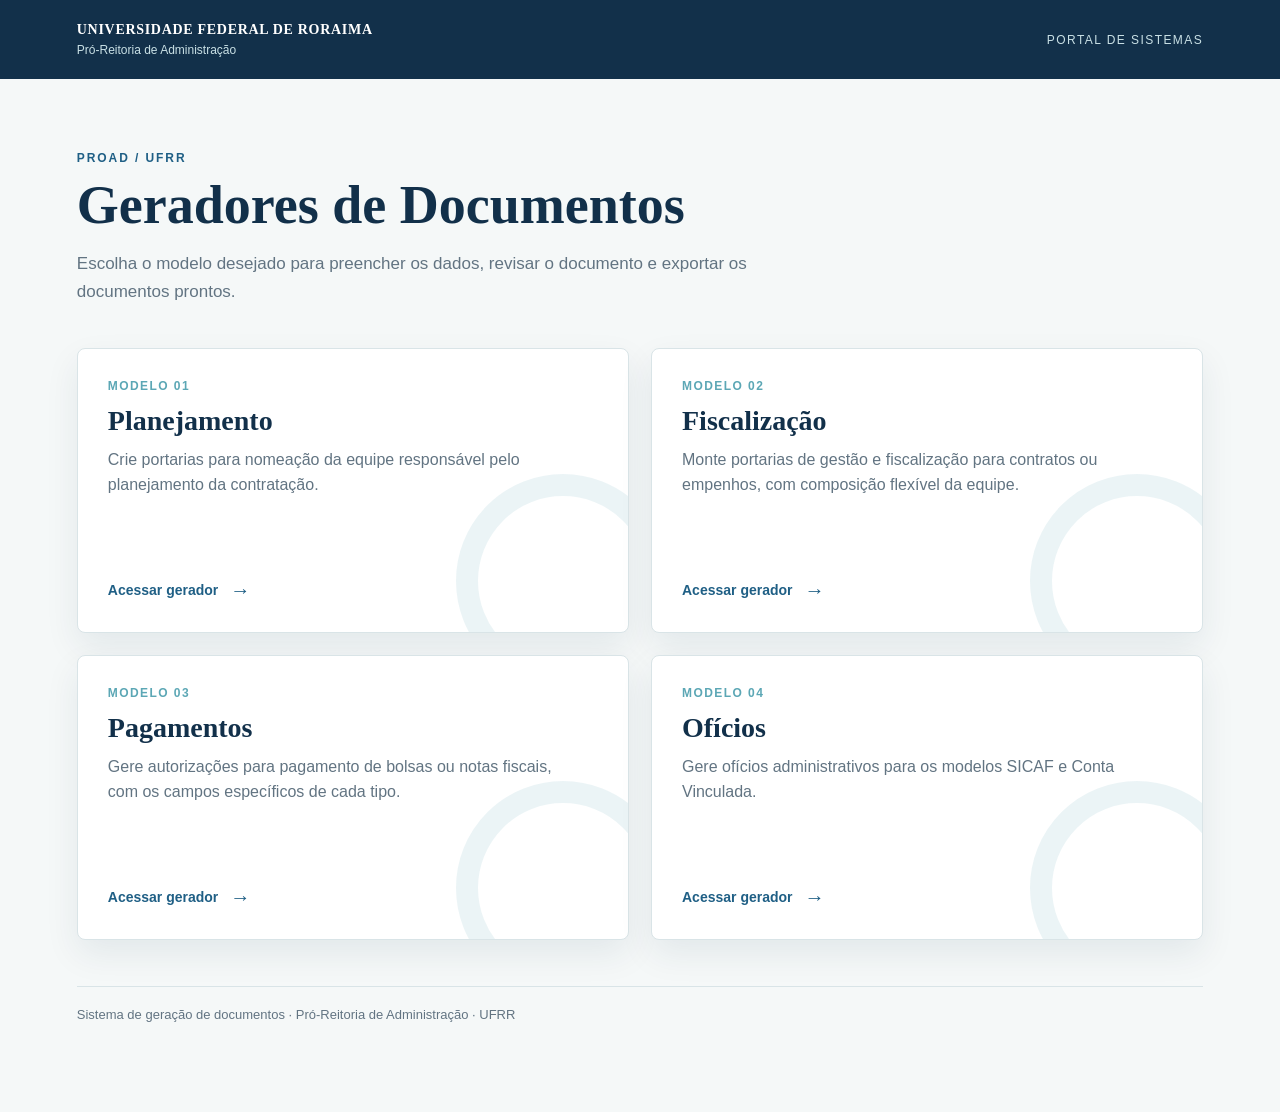
==== index.html @ 1f8bc6b0 "Adiciona geradores de documentos UFRR" ====
<!doctype html>
<html lang="pt-BR">
  <head>
    <meta charset="UTF-8" />
    <meta name="viewport" content="width=device-width, initial-scale=1.0" />
    <title>Portal de Geradores - UFRR</title>
    <link rel="shortcut icon" href="./assets/logo_proad.png" type="image/x-icon" />
    <style>
      :root {
        --navy: #12304a;
        --blue: #1f5f85;
        --cyan: #5ca7b5;
        --ink: #173042;
        --muted: #627482;
        --paper: #f5f8f8;
        --white: #ffffff;
        --line: #d9e4e7;
      }

      * {
        box-sizing: border-box;
      }

      body {
        margin: 0;
        min-height: 100vh;
        color: var(--ink);
        background: var(--paper);
        font-family: "Segoe UI", Arial, sans-serif;
      }

      .portal-header {
        background: var(--navy);
        color: var(--white);
        padding: 22px 6vw;
      }

      .header-inner {
        max-width: 1180px;
        margin: 0 auto;
        display: flex;
        align-items: center;
        justify-content: space-between;
        gap: 32px;
      }

      .brand {
        display: flex;
        align-items: center;
        gap: 18px;
      }
      .brand-copy strong {
        display: block;
        font-family: Georgia, serif;
        font-size: 14px;
        letter-spacing: 0.05em;
      }
      .brand-copy span {
        display: block;
        margin-top: 5px;
        color: #c9e0e5;
        font-size: 12px;
      }

      .header-label {
        color: #c9e0e5;
        font-size: 12px;
        letter-spacing: 0.12em;
        text-transform: uppercase;
        white-space: nowrap;
      }

      main {
        padding: 72px 6vw 90px;
      }
      .content {
        max-width: 1180px;
        margin: 0 auto;
      }

      .intro {
        max-width: 690px;
        margin-bottom: 42px;
      }
      .eyebrow {
        color: var(--blue);
        font-size: 12px;
        font-weight: 700;
        letter-spacing: 0.16em;
        text-transform: uppercase;
      }
      h1 {
        margin: 12px 0 16px;
        color: var(--navy);
        font-family: Georgia, serif;
        font-size: clamp(32px, 5vw, 54px);
        line-height: 1.05;
        font-weight: 700;
      }
      .intro p {
        margin: 0;
        color: var(--muted);
        font-size: 17px;
        line-height: 1.65;
      }

      .generator-grid {
        display: grid;
        grid-template-columns: repeat(2, minmax(0, 1fr));
        gap: 22px;
      }

      .generator-card {
        position: relative;
        min-height: 285px;
        display: flex;
        flex-direction: column;
        padding: 30px;
        overflow: hidden;
        border: 1px solid var(--line);
        border-radius: 8px;
        background: var(--white);
        box-shadow: 0 14px 34px rgba(18, 48, 74, 0.08);
        transition:
          transform 0.2s ease,
          box-shadow 0.2s ease,
          border-color 0.2s ease;
      }

      .generator-card::after {
        content: "";
        position: absolute;
        right: -42px;
        bottom: -56px;
        width: 170px;
        height: 170px;
        border: 22px solid rgba(92, 167, 181, 0.12);
        border-radius: 50%;
      }

      .generator-card:hover {
        transform: translateY(-5px);
        border-color: var(--cyan);
        box-shadow: 0 18px 38px rgba(18, 48, 74, 0.14);
      }
      .card-kicker {
        color: var(--cyan);
        font-size: 12px;
        font-weight: 700;
        letter-spacing: 0.12em;
        text-transform: uppercase;
      }
      .generator-card h2 {
        margin: 12px 0 10px;
        color: var(--navy);
        font-family: Georgia, serif;
        font-size: 28px;
      }
      .generator-card p {
        max-width: 450px;
        margin: 0;
        color: var(--muted);
        line-height: 1.6;
      }

      .card-link {
        z-index: 1;
        align-self: flex-start;
        display: inline-flex;
        align-items: center;
        gap: 12px;
        margin-top: auto;
        padding-top: 26px;
        color: var(--blue);
        font-size: 14px;
        font-weight: 700;
        text-decoration: none;
      }

      .card-link span {
        font-size: 20px;
        transition: transform 0.2s ease;
      }
      .card-link:hover span {
        transform: translateX(5px);
      }

      .portal-footer {
        max-width: 1180px;
        margin: 46px auto 0;
        padding-top: 20px;
        border-top: 1px solid var(--line);
        color: var(--muted);
        font-size: 13px;
      }

     /* Custom scrollbar para melhor estética */
      ::-webkit-scrollbar {
        width: 8px;
        height: 8px;
      }
      ::-webkit-scrollbar-track {
        background: #f1f1f1;
      }
      ::-webkit-scrollbar-thumb {
        background: #cbd5e1;
        border-radius: 4px;
      }
      ::-webkit-scrollbar-thumb:hover {
        background: #94a3b8;
      }

      @media (max-width: 700px) {
        .portal-header {
          padding: 18px 5vw;
        }
        .header-inner {
          align-items: flex-start;
        }
        .header-label {
          display: none;
        }
        .brand-copy strong {
          font-size: 12px;
        }
        .brand-copy span {
          font-size: 11px;
        }
        main {
          padding: 48px 5vw 60px;
        }
        .generator-grid {
          grid-template-columns: 1fr;
        }
        .generator-card {
          min-height: 245px;
          padding: 25px;
        }
      }
    </style>
    <link rel="stylesheet" href="styles.css" />
  </head>
  <body class="portal-page">
    <header class="portal-header">
      <div class="header-inner">
          <div class="brand-copy">
            <strong>UNIVERSIDADE FEDERAL DE RORAIMA</strong>
            <span>Pró-Reitoria de Administração</span>
          </div>
        <div class="header-label">Portal de sistemas</div>
      </div>
    </header>

    <main>
      <div class="content">
        <section class="intro">
          <div class="eyebrow">PROAD / UFRR</div>
          <h1>Geradores de Documentos</h1>
          <p>
            Escolha o modelo desejado para preencher os dados, revisar o
            documento e exportar os documentos prontos.
          </p>
        </section>

        <section class="generator-grid" aria-label="Geradores disponíveis">
          <article class="generator-card">
            <div class="card-kicker">Modelo 01</div>
            <h2>Planejamento</h2>
            <p>
              Crie portarias para nomeação da equipe responsável pelo
              planejamento da contratação.
            </p>
            <a class="card-link" href="portarias_planejamento.html"
              >Acessar gerador <span aria-hidden="true">→</span></a
            >
          </article>

          <article class="generator-card">
            <div class="card-kicker">Modelo 02</div>
            <h2>Fiscalização</h2>
            <p>
              Monte portarias de gestão e fiscalização para contratos ou
              empenhos, com composição flexível da equipe.
            </p>
            <a class="card-link" href="portarias_fiscalizacao.html"
              >Acessar gerador <span aria-hidden="true">→</span></a
            >
          </article>

          <article class="generator-card">
            <div class="card-kicker">Modelo 03</div>
            <h2>Pagamentos</h2>
            <p>
              Gere autorizações para pagamento de bolsas ou notas fiscais, com
              os campos específicos de cada tipo.
            </p>
            <a class="card-link" href="pagamentos.html"
              >Acessar gerador <span aria-hidden="true">→</span></a
            >
          </article>

          <article class="generator-card">
            <div class="card-kicker">Modelo 04</div>
            <h2>Ofícios</h2>
            <p>
              Gere ofícios administrativos para os modelos SICAF e Conta Vinculada.
            </p>
            <a class="card-link" href="oficios.html"
              >Acessar gerador <span aria-hidden="true">→</span></a
            >
          </article>
        </section>

        <footer class="portal-footer">
          Sistema de geração de documentos · Pró-Reitoria de Administração · UFRR
        </footer>
      </div>
    </main>
  </body>
</html>
---- styles.css ----
:root {
    --app-blue: #1f5f85;
    --app-blue-dark: #12304a;
    --app-blue-hover: #174b69;
    --app-red: #b42318;
    --app-red-hover: #921b12;
    --app-green: #16803c;
    --app-green-hover: #116b31;
    --app-panel: #ffffff;
    --app-panel-muted: #f9fafb;
    --app-surface: #e5e7eb;
    --app-border: #d1d5db;
    --app-text: #374151;
    --app-dark: #111827;
    --app-dark-panel: #1f2937;
    --app-dark-field: #374151;
    --app-dark-border: #9ca3af;
}

/* Shared application chrome for both document generators. */
.app-page > header {
    background: var(--app-blue-dark) !important;
    gap: 1rem;
}

.app-page > header > div:last-child {
    display: flex;
    align-items: center;
    flex-wrap: wrap;
    justify-content: flex-end;
    gap: .5rem;
}

.app-page > header a,
.app-page > header button,
.app-page .preview-toolbar button {
    min-height: 32px;
    border: 1px solid rgba(255, 255, 255, .2) !important;
    border-radius: 4px !important;
    padding: .4rem .75rem !important;
    font-size: .8125rem;
    font-weight: 600;
    line-height: 1.2;
    cursor: pointer;
    transition: background-color .18s ease, border-color .18s ease, transform .18s ease;
}

.app-page > header a {
    background: #475569 !important;
    color: #ffffff !important;
    text-decoration: none;
}

.app-page > header button:nth-of-type(1) {
    background: var(--app-blue) !important;
    color: #ffffff !important;
}

.app-page > header button:nth-of-type(2) {
    background: var(--app-red) !important;
    color: #ffffff !important;
}

.app-page > header a:hover,
.app-page > header button:hover,
.app-page .preview-toolbar button:hover {
    transform: translateY(-1px);
}

.app-page > header a:hover { background: #334155 !important; }
.app-page > header button:nth-of-type(1):hover { background: var(--app-blue-hover) !important; }
.app-page > header button:nth-of-type(2):hover { background: var(--app-red-hover) !important; }

.app-page section:first-of-type,
.app-page section:first-of-type > div:first-child {
    border-color: var(--app-border) !important;
}

.app-page section:first-of-type > div:first-child {
    background: var(--app-panel-muted) !important;
    color: var(--app-text) !important;
}

.app-page input:not([type="checkbox"]),
.app-page textarea,
.app-page select {
    border: 1px solid var(--app-border) !important;
    border-radius: 4px !important;
    background: var(--app-panel) !important;
    color: #111827 !important;
}

.app-page input:not([type="checkbox"]):focus,
.app-page textarea:focus,
.app-page select:focus {
    border-color: var(--app-blue) !important;
    outline: 2px solid rgba(31, 95, 133, .18);
    outline-offset: 1px;
}

.app-page #membros-container {
    display: flex;
    flex-direction: column;
    gap: 1rem;
}

.app-page #membros-container > div {
    border: 1px solid var(--app-border) !important;
    border-radius: 4px !important;
    background: var(--app-panel) !important;
    box-shadow: 0 2px 6px rgba(18, 48, 74, .08) !important;
}

.app-page .preview-toolbar {
    background: var(--app-surface) !important;
    color: var(--app-text) !important;
    gap: .5rem !important;
}

.app-page .preview-toolbar button {
    border-color: var(--app-border) !important;
    background: #ffffff !important;
    color: var(--app-text) !important;
}

.app-page #customAlert {
    position: fixed;
    right: 1.5rem;
    bottom: 1.5rem;
    z-index: 50;
    max-width: min(420px, calc(100vw - 2rem));
}

.app-page #customAlert > div {
    padding: 1rem 1.25rem;
    border: 1px solid var(--app-border) !important;
    border-left: 4px solid var(--app-blue) !important;
    border-radius: 6px;
    background: #ffffff !important;
    color: var(--app-text) !important;
    box-shadow: 0 10px 25px rgba(0, 0, 0, .18);
}

.app-page #customAlert h3 { margin: 0 0 .25rem; font-size: .95rem; }
.app-page #customAlert p { margin: 0; font-size: .875rem; line-height: 1.4; }
.app-page #customAlert button { display: none; }

.app-page.dark-mode,
body.dark-mode {
    background: var(--app-dark) !important;
    color: #e5e7eb;
}

.app-page.dark-mode > header,
body.dark-mode > header {
    background: var(--app-dark) !important;
}

.app-page.dark-mode main > section:first-child,
body.dark-mode main > section:first-child,
.app-page.dark-mode main > section:last-child,
body.dark-mode main > section:last-child {
    background: var(--app-dark-panel) !important;
}

.app-page.dark-mode section:first-of-type > div:first-child,
body.dark-mode section:first-of-type > div:first-child,
.app-page.dark-mode .preview-toolbar,
body.dark-mode .preview-toolbar {
    background: var(--app-dark) !important;
    color: #e5e7eb !important;
}

.app-page.dark-mode input:not([type="checkbox"]),
.app-page.dark-mode textarea,
.app-page.dark-mode select,
body.dark-mode input:not([type="checkbox"]),
body.dark-mode textarea,
body.dark-mode select {
    border-color: var(--app-dark-border) !important;
    background: var(--app-dark-field) !important;
    color: #f9fafb !important;
}

.app-page.dark-mode #membros-container > div,
body.dark-mode #membros-container > div {
    border-color: var(--app-dark-border) !important;
    background: var(--app-dark-field) !important;
    box-shadow: 0 2px 6px rgba(0, 0, 0, .22) !important;
}

.app-page.dark-mode .preview-toolbar button,
body.dark-mode .preview-toolbar button {
    border-color: var(--app-dark-border) !important;
    background: #ffffff !important;
    color: var(--app-text) !important;
}

.app-page.dark-mode #customAlert > div,
body.dark-mode #customAlert > div {
    background: #ffffff !important;
    color: var(--app-text) !important;
}

.app-page.dark-mode .a4-page,
body.dark-mode .a4-page {
    background: #ffffff !important;
    color: #111111 !important;
}

@media (max-width: 768px) {
    .app-page > header { flex-wrap: wrap; }
    .app-page > header > div:last-child { justify-content: flex-start; }
    .app-page > header a,
    .app-page > header button { flex: 0 0 auto; }
}
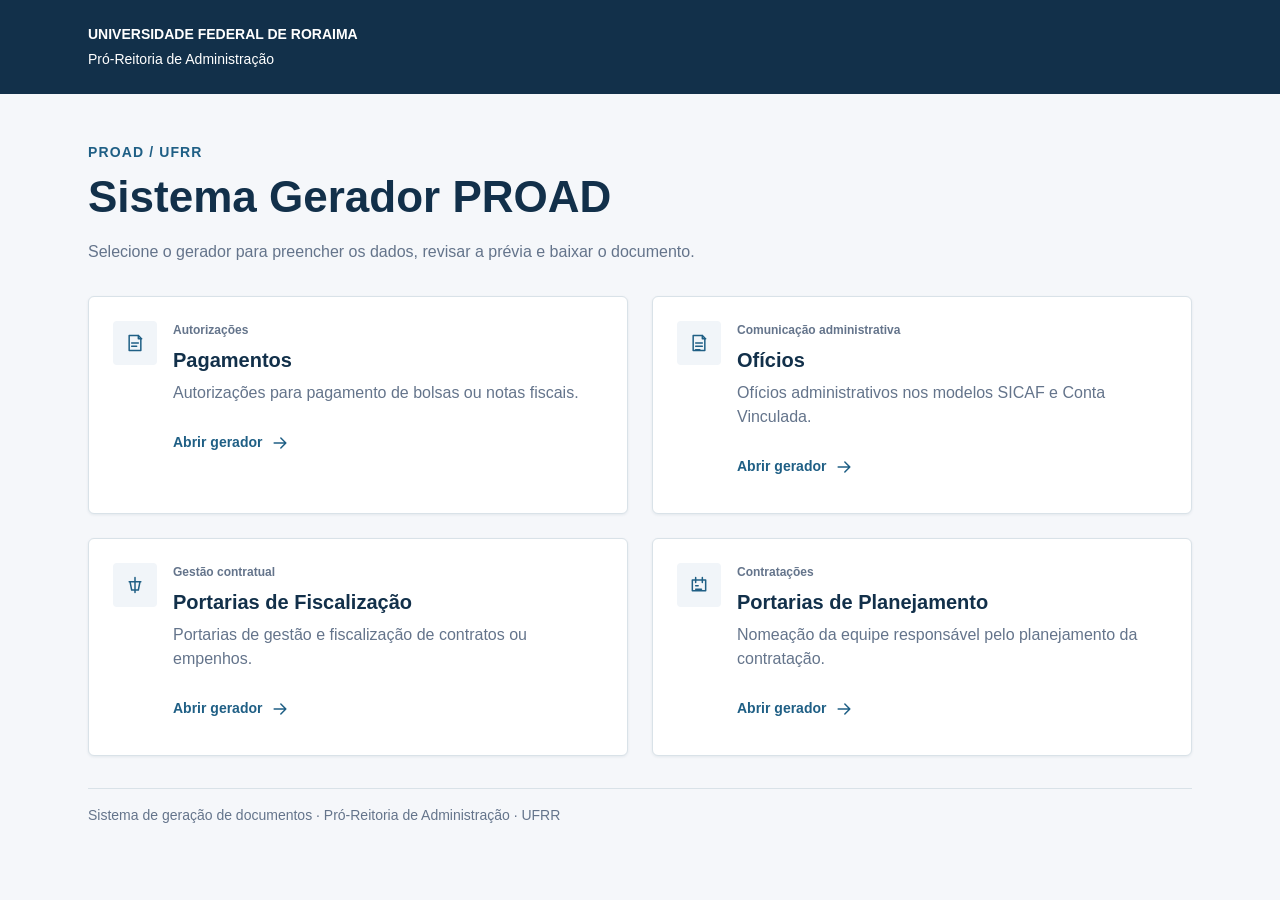
==== commit 10bf38c9: "feat: moderniza portal principal e navegacao responsiva" ====
--- a/index.html
+++ b/index.html
@@ -3,318 +3,66 @@
   <head>
     <meta charset="UTF-8" />
     <meta name="viewport" content="width=device-width, initial-scale=1.0" />
-    <title>Portal de Geradores - UFRR</title>
+    <title>Sistema Gerador PROAD — UFRR</title>
     <link rel="shortcut icon" href="./assets/logo_proad.png" type="image/x-icon" />
-    <style>
-      :root {
-        --navy: #12304a;
-        --blue: #1f5f85;
-        --cyan: #5ca7b5;
-        --ink: #173042;
-        --muted: #627482;
-        --paper: #f5f8f8;
-        --white: #ffffff;
-        --line: #d9e4e7;
-      }
-
-      * {
-        box-sizing: border-box;
-      }
-
-      body {
-        margin: 0;
-        min-height: 100vh;
-        color: var(--ink);
-        background: var(--paper);
-        font-family: "Segoe UI", Arial, sans-serif;
-      }
-
-      .portal-header {
-        background: var(--navy);
-        color: var(--white);
-        padding: 22px 6vw;
-      }
-
-      .header-inner {
-        max-width: 1180px;
-        margin: 0 auto;
-        display: flex;
-        align-items: center;
-        justify-content: space-between;
-        gap: 32px;
-      }
-
-      .brand {
-        display: flex;
-        align-items: center;
-        gap: 18px;
-      }
-      .brand-copy strong {
-        display: block;
-        font-family: Georgia, serif;
-        font-size: 14px;
-        letter-spacing: 0.05em;
-      }
-      .brand-copy span {
-        display: block;
-        margin-top: 5px;
-        color: #c9e0e5;
-        font-size: 12px;
-      }
-
-      .header-label {
-        color: #c9e0e5;
-        font-size: 12px;
-        letter-spacing: 0.12em;
-        text-transform: uppercase;
-        white-space: nowrap;
-      }
-
-      main {
-        padding: 72px 6vw 90px;
-      }
-      .content {
-        max-width: 1180px;
-        margin: 0 auto;
-      }
-
-      .intro {
-        max-width: 690px;
-        margin-bottom: 42px;
-      }
-      .eyebrow {
-        color: var(--blue);
-        font-size: 12px;
-        font-weight: 700;
-        letter-spacing: 0.16em;
-        text-transform: uppercase;
-      }
-      h1 {
-        margin: 12px 0 16px;
-        color: var(--navy);
-        font-family: Georgia, serif;
-        font-size: clamp(32px, 5vw, 54px);
-        line-height: 1.05;
-        font-weight: 700;
-      }
-      .intro p {
-        margin: 0;
-        color: var(--muted);
-        font-size: 17px;
-        line-height: 1.65;
-      }
-
-      .generator-grid {
-        display: grid;
-        grid-template-columns: repeat(2, minmax(0, 1fr));
-        gap: 22px;
-      }
-
-      .generator-card {
-        position: relative;
-        min-height: 285px;
-        display: flex;
-        flex-direction: column;
-        padding: 30px;
-        overflow: hidden;
-        border: 1px solid var(--line);
-        border-radius: 8px;
-        background: var(--white);
-        box-shadow: 0 14px 34px rgba(18, 48, 74, 0.08);
-        transition:
-          transform 0.2s ease,
-          box-shadow 0.2s ease,
-          border-color 0.2s ease;
-      }
-
-      .generator-card::after {
-        content: "";
-        position: absolute;
-        right: -42px;
-        bottom: -56px;
-        width: 170px;
-        height: 170px;
-        border: 22px solid rgba(92, 167, 181, 0.12);
-        border-radius: 50%;
-      }
-
-      .generator-card:hover {
-        transform: translateY(-5px);
-        border-color: var(--cyan);
-        box-shadow: 0 18px 38px rgba(18, 48, 74, 0.14);
-      }
-      .card-kicker {
-        color: var(--cyan);
-        font-size: 12px;
-        font-weight: 700;
-        letter-spacing: 0.12em;
-        text-transform: uppercase;
-      }
-      .generator-card h2 {
-        margin: 12px 0 10px;
-        color: var(--navy);
-        font-family: Georgia, serif;
-        font-size: 28px;
-      }
-      .generator-card p {
-        max-width: 450px;
-        margin: 0;
-        color: var(--muted);
-        line-height: 1.6;
-      }
-
-      .card-link {
-        z-index: 1;
-        align-self: flex-start;
-        display: inline-flex;
-        align-items: center;
-        gap: 12px;
-        margin-top: auto;
-        padding-top: 26px;
-        color: var(--blue);
-        font-size: 14px;
-        font-weight: 700;
-        text-decoration: none;
-      }
-
-      .card-link span {
-        font-size: 20px;
-        transition: transform 0.2s ease;
-      }
-      .card-link:hover span {
-        transform: translateX(5px);
-      }
-
-      .portal-footer {
-        max-width: 1180px;
-        margin: 46px auto 0;
-        padding-top: 20px;
-        border-top: 1px solid var(--line);
-        color: var(--muted);
-        font-size: 13px;
-      }
-
-     /* Custom scrollbar para melhor estética */
-      ::-webkit-scrollbar {
-        width: 8px;
-        height: 8px;
-      }
-      ::-webkit-scrollbar-track {
-        background: #f1f1f1;
-      }
-      ::-webkit-scrollbar-thumb {
-        background: #cbd5e1;
-        border-radius: 4px;
-      }
-      ::-webkit-scrollbar-thumb:hover {
-        background: #94a3b8;
-      }
-
-      @media (max-width: 700px) {
-        .portal-header {
-          padding: 18px 5vw;
-        }
-        .header-inner {
-          align-items: flex-start;
-        }
-        .header-label {
-          display: none;
-        }
-        .brand-copy strong {
-          font-size: 12px;
-        }
-        .brand-copy span {
-          font-size: 11px;
-        }
-        main {
-          padding: 48px 5vw 60px;
-        }
-        .generator-grid {
-          grid-template-columns: 1fr;
-        }
-        .generator-card {
-          min-height: 245px;
-          padding: 25px;
-        }
-      }
-    </style>
     <link rel="stylesheet" href="styles.css" />
   </head>
-  <body class="portal-page">
+  <body class="portal-page proad-ui">
     <header class="portal-header">
-      <div class="header-inner">
-          <div class="brand-copy">
-            <strong>UNIVERSIDADE FEDERAL DE RORAIMA</strong>
-            <span>Pró-Reitoria de Administração</span>
-          </div>
-        <div class="header-label">Portal de sistemas</div>
+      <div class="portal-header__inner">
+        <div class="portal-brand">
+          <p class="portal-brand__institution">UNIVERSIDADE FEDERAL DE RORAIMA</p>
+          <p class="portal-brand__unit">Pró-Reitoria de Administração</p>
+        </div>
       </div>
     </header>
 
-    <main>
-      <div class="content">
-        <section class="intro">
-          <div class="eyebrow">PROAD / UFRR</div>
-          <h1>Geradores de Documentos</h1>
-          <p>
-            Escolha o modelo desejado para preencher os dados, revisar o
-            documento e exportar os documentos prontos.
-          </p>
-        </section>
+    <main class="portal-main" id="conteudo-principal">
+      <section class="portal-intro" aria-labelledby="portal-titulo">
+        <p class="portal-eyebrow">PROAD / UFRR</p>
+        <h1 id="portal-titulo" class="portal-heading">Sistema Gerador PROAD</h1>
+        <p class="portal-intro__description">Selecione o gerador para preencher os dados, revisar a prévia e baixar o documento.</p>
+      </section>
 
-        <section class="generator-grid" aria-label="Geradores disponíveis">
-          <article class="generator-card">
-            <div class="card-kicker">Modelo 01</div>
-            <h2>Planejamento</h2>
-            <p>
-              Crie portarias para nomeação da equipe responsável pelo
-              planejamento da contratação.
-            </p>
-            <a class="card-link" href="portarias_planejamento.html"
-              >Acessar gerador <span aria-hidden="true">→</span></a
-            >
-          </article>
-
-          <article class="generator-card">
-            <div class="card-kicker">Modelo 02</div>
-            <h2>Fiscalização</h2>
-            <p>
-              Monte portarias de gestão e fiscalização para contratos ou
-              empenhos, com composição flexível da equipe.
-            </p>
-            <a class="card-link" href="portarias_fiscalizacao.html"
-              >Acessar gerador <span aria-hidden="true">→</span></a
-            >
-          </article>
-
-          <article class="generator-card">
-            <div class="card-kicker">Modelo 03</div>
-            <h2>Pagamentos</h2>
-            <p>
-              Gere autorizações para pagamento de bolsas ou notas fiscais, com
-              os campos específicos de cada tipo.
-            </p>
-            <a class="card-link" href="pagamentos.html"
-              >Acessar gerador <span aria-hidden="true">→</span></a
-            >
-          </article>
-
-          <article class="generator-card">
-            <div class="card-kicker">Modelo 04</div>
-            <h2>Ofícios</h2>
-            <p>
-              Gere ofícios administrativos para os modelos SICAF e Conta Vinculada.
-            </p>
-            <a class="card-link" href="oficios.html"
-              >Acessar gerador <span aria-hidden="true">→</span></a
-            >
-          </article>
-        </section>
-
-        <footer class="portal-footer">
-          Sistema de geração de documentos · Pró-Reitoria de Administração · UFRR
-        </footer>
-      </div>
+      <nav class="generator-grid" aria-label="Geradores disponíveis">
+        <a class="generator-card" href="pagamentos.html" aria-labelledby="pagamentos-titulo" aria-describedby="pagamentos-descricao">
+          <span class="generator-card__icon" aria-hidden="true"><svg viewBox="0 0 24 24"><path d="M5 3h11l3 3v15H5z"/><path d="M16 3v4h4M8 12h8M8 16h6"/></svg></span>
+          <div class="generator-card__content">
+            <p class="generator-card__eyebrow">Autorizações</p>
+            <h2 id="pagamentos-titulo" class="generator-card__title">Pagamentos</h2>
+            <p id="pagamentos-descricao" class="generator-card__description">Autorizações para pagamento de bolsas ou notas fiscais.</p>
+            <span class="generator-card__action" aria-hidden="true">Abrir gerador <svg viewBox="0 0 24 24"><path d="M5 12h14M13 6l6 6-6 6"/></svg></span>
+          </div>
+        </a>
+        <a class="generator-card" href="oficios.html" aria-labelledby="oficios-titulo" aria-describedby="oficios-descricao">
+          <span class="generator-card__icon" aria-hidden="true"><svg viewBox="0 0 24 24"><path d="M5 3h11l3 3v15H5z"/><path d="M16 3v4h4M8 12h8M8 16h8M8 20h5"/></svg></span>
+          <div class="generator-card__content">
+            <p class="generator-card__eyebrow">Comunicação administrativa</p>
+            <h2 id="oficios-titulo" class="generator-card__title">Ofícios</h2>
+            <p id="oficios-descricao" class="generator-card__description">Ofícios administrativos nos modelos SICAF e Conta Vinculada.</p>
+            <span class="generator-card__action" aria-hidden="true">Abrir gerador <svg viewBox="0 0 24 24"><path d="M5 12h14M13 6l6 6-6 6"/></svg></span>
+          </div>
+        </a>
+        <a class="generator-card" href="portarias_fiscalizacao.html" aria-labelledby="fiscalizacao-titulo" aria-describedby="fiscalizacao-descricao">
+          <span class="generator-card__icon" aria-hidden="true"><svg viewBox="0 0 24 24"><path d="M12 3v18M5 8h14M6 8l2 10h8l2-10"/></svg></span>
+          <div class="generator-card__content">
+            <p class="generator-card__eyebrow">Gestão contratual</p>
+            <h2 id="fiscalizacao-titulo" class="generator-card__title">Portarias de Fiscalização</h2>
+            <p id="fiscalizacao-descricao" class="generator-card__description">Portarias de gestão e fiscalização de contratos ou empenhos.</p>
+            <span class="generator-card__action" aria-hidden="true">Abrir gerador <svg viewBox="0 0 24 24"><path d="M5 12h14M13 6l6 6-6 6"/></svg></span>
+          </div>
+        </a>
+        <a class="generator-card" href="portarias_planejamento.html" aria-labelledby="planejamento-titulo" aria-describedby="planejamento-descricao">
+          <span class="generator-card__icon" aria-hidden="true"><svg viewBox="0 0 24 24"><path d="M4 6h16v13H4z"/><path d="M8 3v6M16 3v6M8 13h3M8 17h7"/></svg></span>
+          <div class="generator-card__content">
+            <p class="generator-card__eyebrow">Contratações</p>
+            <h2 id="planejamento-titulo" class="generator-card__title">Portarias de Planejamento</h2>
+            <p id="planejamento-descricao" class="generator-card__description">Nomeação da equipe responsável pelo planejamento da contratação.</p>
+            <span class="generator-card__action" aria-hidden="true">Abrir gerador <svg viewBox="0 0 24 24"><path d="M5 12h14M13 6l6 6-6 6"/></svg></span>
+          </div>
+        </a>
+      </nav>
+      <footer class="portal-footer">Sistema de geração de documentos · Pró-Reitoria de Administração · UFRR</footer>
     </main>
   </body>
 </html>
--- a/styles.css
+++ b/styles.css
@@ -31,9 +31,9 @@
     gap: .5rem;
 }
 
-.app-page > header a,
-.app-page > header button,
-.app-page .preview-toolbar button {
+.app-page > header a:where(:not(.proad-button)),
+.app-page > header button:where(:not(.proad-button)),
+.app-page .preview-toolbar button:where(:not(.proad-button)) {
     min-height: 32px;
     border: 1px solid rgba(255, 255, 255, .2) !important;
     border-radius: 4px !important;
@@ -45,31 +45,31 @@
     transition: background-color .18s ease, border-color .18s ease, transform .18s ease;
 }
 
-.app-page > header a {
+.app-page > header a:where(:not(.proad-button)) {
     background: #475569 !important;
     color: #ffffff !important;
     text-decoration: none;
 }
 
-.app-page > header button:nth-of-type(1) {
+.app-page > header button:where(:not(.proad-button)):nth-of-type(1) {
     background: var(--app-blue) !important;
     color: #ffffff !important;
 }
 
-.app-page > header button:nth-of-type(2) {
+.app-page > header button:where(:not(.proad-button)):nth-of-type(2) {
     background: var(--app-red) !important;
     color: #ffffff !important;
 }
 
-.app-page > header a:hover,
-.app-page > header button:hover,
-.app-page .preview-toolbar button:hover {
+.app-page > header a:where(:not(.proad-button)):hover,
+.app-page > header button:where(:not(.proad-button)):hover,
+.app-page .preview-toolbar button:where(:not(.proad-button)):hover {
     transform: translateY(-1px);
 }
 
-.app-page > header a:hover { background: #334155 !important; }
-.app-page > header button:nth-of-type(1):hover { background: var(--app-blue-hover) !important; }
-.app-page > header button:nth-of-type(2):hover { background: var(--app-red-hover) !important; }
+.app-page > header a:where(:not(.proad-button)):hover { background: #334155 !important; }
+.app-page > header button:where(:not(.proad-button)):nth-of-type(1):hover { background: var(--app-blue-hover) !important; }
+.app-page > header button:where(:not(.proad-button)):nth-of-type(2):hover { background: var(--app-red-hover) !important; }
 
 .app-page section:first-of-type,
 .app-page section:first-of-type > div:first-child {
@@ -81,18 +81,18 @@
     color: var(--app-text) !important;
 }
 
-.app-page input:not([type="checkbox"]),
-.app-page textarea,
-.app-page select {
+.app-page input:not([type="checkbox"]):where(:not(.proad-input)),
+.app-page textarea:where(:not(.proad-input)),
+.app-page select:where(:not(.proad-select)) {
     border: 1px solid var(--app-border) !important;
     border-radius: 4px !important;
     background: var(--app-panel) !important;
     color: #111827 !important;
 }
 
-.app-page input:not([type="checkbox"]):focus,
-.app-page textarea:focus,
-.app-page select:focus {
+.app-page input:not([type="checkbox"]):where(:not(.proad-input)):focus,
+.app-page textarea:where(:not(.proad-input)):focus,
+.app-page select:where(:not(.proad-select)):focus {
     border-color: var(--app-blue) !important;
     outline: 2px solid rgba(31, 95, 133, .18);
     outline-offset: 1px;
@@ -117,7 +117,7 @@
     gap: .5rem !important;
 }
 
-.app-page .preview-toolbar button {
+.app-page .preview-toolbar button:where(:not(.proad-button)) {
     border-color: var(--app-border) !important;
     background: #ffffff !important;
     color: var(--app-text) !important;
@@ -171,12 +171,12 @@
     color: #e5e7eb !important;
 }
 
-.app-page.dark-mode input:not([type="checkbox"]),
-.app-page.dark-mode textarea,
-.app-page.dark-mode select,
-body.dark-mode input:not([type="checkbox"]),
-body.dark-mode textarea,
-body.dark-mode select {
+.app-page.dark-mode input:not([type="checkbox"]):where(:not(.proad-input)),
+.app-page.dark-mode textarea:where(:not(.proad-input)),
+.app-page.dark-mode select:where(:not(.proad-select)),
+body.dark-mode input:not([type="checkbox"]):where(:not(.proad-input)),
+body.dark-mode textarea:where(:not(.proad-input)),
+body.dark-mode select:where(:not(.proad-select)) {
     border-color: var(--app-dark-border) !important;
     background: var(--app-dark-field) !important;
     color: #f9fafb !important;
@@ -189,8 +189,8 @@
     box-shadow: 0 2px 6px rgba(0, 0, 0, .22) !important;
 }
 
-.app-page.dark-mode .preview-toolbar button,
-body.dark-mode .preview-toolbar button {
+.app-page.dark-mode .preview-toolbar button:where(:not(.proad-button)),
+body.dark-mode .preview-toolbar button:where(:not(.proad-button)) {
     border-color: var(--app-dark-border) !important;
     background: #ffffff !important;
     color: var(--app-text) !important;
@@ -211,6 +211,617 @@
 @media (max-width: 768px) {
     .app-page > header { flex-wrap: wrap; }
     .app-page > header > div:last-child { justify-content: flex-start; }
-    .app-page > header a,
-    .app-page > header button { flex: 0 0 auto; }
-}
+    .app-page > header a:where(:not(.proad-button)),
+    .app-page > header button:where(:not(.proad-button)) { flex: 0 0 auto; }
+}
+
+/* FASE 1: opt-in interface system. Keep .proad-ui outside document/export roots.
+   Legacy rules above remain until each page is migrated. No document selectors. */
+.proad-ui {
+    --proad-brand: #12304a;
+    --proad-accent: #1f5f85;
+    --proad-accent-hover: #174b69;
+    --proad-cta: #16803c;
+    --proad-cta-hover: #116b31;
+    --proad-background: #f5f7fa;
+    --proad-surface: #ffffff;
+    --proad-surface-muted: #f1f5f9;
+    --proad-text: #1f2937;
+    --proad-text-muted: #64748b;
+    --proad-border: #d9e2e8;
+    --proad-control-border: #94a3b8;
+    --proad-on-action: #ffffff;
+    --proad-focus: #1f5f85;
+    --proad-check-accent: #1f5f85;
+    --proad-disabled-background: #e2e8f0;
+    --proad-disabled-text: #475569;
+    --proad-info: #1f5f85;
+    --proad-info-background: #eff6ff;
+    --proad-success: #116b31;
+    --proad-success-background: #f0fdf4;
+    --proad-warning: #854d0e;
+    --proad-warning-background: #fffbeb;
+    --proad-danger: #b42318;
+    --proad-error: var(--proad-danger);
+    --proad-error-hover: #921b12;
+    --proad-error-background: #fef2f2;
+    --proad-font: Inter, "Segoe UI", Arial, sans-serif;
+    --proad-text-small: .875rem;
+    --proad-text-base: 1rem;
+    --proad-text-title: 1.25rem;
+    --proad-leading: 1.5;
+    --proad-space-1: .25rem;
+    --proad-space-2: .5rem;
+    --proad-space-3: .75rem;
+    --proad-space-4: 1rem;
+    --proad-space-6: 1.5rem;
+    --proad-space-8: 2rem;
+    --proad-border-width: 1px;
+    --proad-radius-small: .25rem;
+    --proad-radius: .375rem;
+    --proad-shadow: 0 1px 3px rgb(18 48 74 / 8%);
+    --proad-shadow-toast: 0 4px 12px rgb(18 48 74 / 12%);
+    --proad-control-height: 44px;
+    --proad-container-width: 80rem;
+    --proad-gutter: var(--proad-space-4);
+    --proad-transition: 150ms ease;
+    --proad-toast-layer: 50;
+    color-scheme: light;
+    font-family: var(--proad-font);
+    font-size: var(--proad-text-base);
+    line-height: var(--proad-leading);
+    color: var(--proad-text);
+}
+
+/* Existing theme handlers can drive this scope; persistence is not added here. */
+body.dark-mode .proad-ui,
+.proad-ui.dark-mode {
+    --proad-background: #111827;
+    --proad-surface: #1f2937;
+    --proad-surface-muted: #273449;
+    --proad-text: #f1f5f9;
+    --proad-text-muted: #cbd5e1;
+    --proad-border: #475569;
+    --proad-control-border: #94a3b8;
+    --proad-focus: #7dd3fc;
+    --proad-check-accent: #7dd3fc;
+    --proad-disabled-background: #334155;
+    --proad-disabled-text: #cbd5e1;
+    --proad-info: #7dd3fc;
+    --proad-info-background: #172e40;
+    --proad-success: #86efac;
+    --proad-success-background: #173528;
+    --proad-warning: #fde68a;
+    --proad-warning-background: #3b301d;
+    --proad-error: #fca5a5;
+    --proad-error-background: #40232b;
+    --proad-shadow: 0 1px 3px rgb(0 0 0 / 15%);
+    --proad-shadow-toast: 0 4px 12px rgb(0 0 0 / 20%);
+    color-scheme: dark;
+}
+
+.proad-ui .proad-container,
+.proad-ui .proad-panel,
+.proad-ui .proad-field,
+.proad-ui .proad-field-grid,
+.proad-ui .proad-actions,
+.proad-ui .proad-toolbar,
+.proad-ui .proad-toast,
+.proad-ui .proad-button,
+.proad-ui .proad-input,
+.proad-ui .proad-select,
+.proad-ui .proad-checkbox {
+    box-sizing: border-box;
+    min-width: 0;
+    max-width: 100%;
+}
+
+.proad-ui .proad-container {
+    width: 100%;
+    max-width: var(--proad-container-width);
+    margin-inline: auto;
+    padding: var(--proad-gutter);
+    background: var(--proad-background);
+}
+.proad-ui .proad-panel {
+    padding: var(--proad-gutter);
+    border: var(--proad-border-width) solid var(--proad-border);
+    border-radius: var(--proad-radius);
+    background: var(--proad-surface);
+    box-shadow: var(--proad-shadow);
+}
+.proad-ui .proad-stack,
+.proad-ui .proad-field,
+.proad-ui .proad-field-grid {
+    display: grid;
+    grid-template-columns: minmax(0, 1fr);
+    gap: var(--proad-space-4);
+    min-width: 0;
+}
+.proad-ui .proad-field { gap: var(--proad-space-2); }
+.proad-ui .proad-title {
+    margin: 0;
+    font-size: var(--proad-text-title);
+    font-weight: 600;
+    line-height: 1.3;
+    overflow-wrap: anywhere;
+}
+.proad-ui .proad-label {
+    font-size: var(--proad-text-small);
+    font-weight: 600;
+    color: var(--proad-text);
+}
+.proad-ui .proad-help,
+.proad-ui .proad-error-message {
+    margin: 0;
+    font-size: var(--proad-text-small);
+    overflow-wrap: anywhere;
+}
+.proad-ui .proad-help { color: var(--proad-text-muted); }
+.proad-ui .proad-error-message { color: var(--proad-error); font-weight: 600; }
+
+.proad-ui .proad-actions {
+    display: flex;
+    flex-direction: column;
+    gap: var(--proad-space-3);
+}
+.proad-ui .proad-button {
+    display: inline-flex;
+    justify-content: center;
+    align-items: center;
+    gap: var(--proad-space-2);
+    min-height: var(--proad-control-height);
+    padding: var(--proad-space-2) var(--proad-space-4);
+    border: var(--proad-border-width) solid var(--proad-control-border);
+    border-radius: var(--proad-radius-small);
+    background: var(--proad-surface);
+    color: var(--proad-text);
+    font: 600 var(--proad-text-small)/1.5 var(--proad-font);
+    text-align: center;
+    text-decoration: none;
+    white-space: normal;
+    overflow-wrap: anywhere;
+    cursor: pointer;
+    transition: background-color var(--proad-transition), border-color var(--proad-transition);
+}
+.proad-ui .proad-button--primary {
+    background: var(--proad-cta);
+    border-color: var(--proad-cta);
+    color: var(--proad-on-action);
+}
+.proad-ui .proad-button--secondary {
+    background: var(--proad-accent);
+    border-color: var(--proad-accent);
+    color: var(--proad-on-action);
+}
+.proad-ui .proad-button--danger {
+    background: var(--proad-danger);
+    border-color: var(--proad-danger);
+    color: var(--proad-on-action);
+}
+.proad-ui .proad-button--quiet { background: transparent; border-color: transparent; }
+.proad-ui .proad-button--icon {
+    min-width: var(--proad-control-height);
+    padding: var(--proad-space-2);
+}
+
+.proad-ui .proad-input,
+.proad-ui .proad-select {
+    display: block;
+    width: 100%;
+    min-height: var(--proad-control-height);
+    padding: var(--proad-space-2) var(--proad-space-3);
+    border: var(--proad-border-width) solid var(--proad-control-border);
+    border-radius: var(--proad-radius-small);
+    background: var(--proad-surface);
+    color: var(--proad-text);
+    font: var(--proad-text-base)/var(--proad-leading) var(--proad-font);
+    transition: border-color var(--proad-transition), background-color var(--proad-transition);
+}
+.proad-ui textarea.proad-input { resize: vertical; min-height: 6rem; }
+.proad-ui .proad-input::placeholder { color: var(--proad-text-muted); opacity: 1; }
+.proad-ui .proad-input[readonly] { background: var(--proad-surface-muted); }
+.proad-ui .proad-check {
+    display: flex;
+    align-items: center;
+    gap: var(--proad-space-3);
+    min-height: var(--proad-control-height);
+    font-size: var(--proad-text-base);
+    overflow-wrap: anywhere;
+    cursor: pointer;
+}
+.proad-ui .proad-checkbox {
+    width: 1.25rem;
+    height: 1.25rem;
+    flex: 0 0 1.25rem;
+    margin: 0;
+    accent-color: var(--proad-check-accent);
+    cursor: pointer;
+}
+.proad-ui .proad-checkbox[aria-invalid="true"],
+.proad-ui .proad-input[aria-invalid="true"],
+.proad-ui .proad-select[aria-invalid="true"] {
+    border-color: var(--proad-error);
+    outline: 1px solid var(--proad-error);
+    outline-offset: 1px;
+}
+
+/* Keyboard focus remains distinct from the validation border. */
+.proad-ui .proad-button:focus-visible,
+.proad-ui .proad-input:focus-visible,
+.proad-ui .proad-select:focus-visible,
+.proad-ui .proad-checkbox:focus-visible {
+    outline: 2px solid var(--proad-focus);
+    outline-offset: 3px;
+}
+@media (hover: hover) {
+    .proad-ui .proad-button:not(:disabled):not([aria-disabled="true"]):hover {
+        background: var(--proad-surface-muted);
+    }
+    .proad-ui .proad-button--primary:not(:disabled):not([aria-disabled="true"]):hover {
+        background: var(--proad-cta-hover);
+        border-color: var(--proad-cta-hover);
+    }
+    .proad-ui .proad-button--secondary:not(:disabled):not([aria-disabled="true"]):hover {
+        background: var(--proad-accent-hover);
+        border-color: var(--proad-accent-hover);
+    }
+    .proad-ui .proad-button--danger:not(:disabled):not([aria-disabled="true"]):hover {
+        background: var(--proad-error-hover);
+        border-color: var(--proad-error-hover);
+    }
+    .proad-ui .proad-input:not(:disabled):not([readonly]):not([aria-invalid="true"]):hover,
+    .proad-ui .proad-select:not(:disabled):not([aria-invalid="true"]):hover {
+        border-color: var(--proad-accent);
+    }
+    .proad-ui .proad-checkbox:not(:disabled):hover { outline: 1px solid var(--proad-focus); outline-offset: 2px; }
+}
+.proad-ui .proad-button:disabled,
+.proad-ui .proad-button[aria-disabled="true"],
+.proad-ui .proad-input:disabled,
+.proad-ui .proad-select:disabled {
+    background: var(--proad-disabled-background);
+    color: var(--proad-disabled-text);
+    border-color: var(--proad-border);
+    cursor: not-allowed;
+    opacity: 1;
+}
+.proad-ui .proad-checkbox:disabled { opacity: .6; cursor: not-allowed; }
+
+.proad-ui .proad-toolbar {
+    display: flex;
+    align-items: center;
+    flex-wrap: wrap;
+    gap: var(--proad-space-2);
+    padding: var(--proad-space-2);
+    border-bottom: var(--proad-border-width) solid var(--proad-border);
+    background: var(--proad-surface-muted);
+    color: var(--proad-text);
+}
+.proad-ui .proad-toolbar__label {
+    flex: 1 1 100%;
+    min-width: 0;
+    font-size: var(--proad-text-small);
+    overflow-wrap: anywhere;
+}
+.proad-ui .proad-toast-region {
+    position: fixed;
+    inset-inline: var(--proad-space-4);
+    bottom: var(--proad-space-4);
+    z-index: var(--proad-toast-layer);
+    display: grid;
+    gap: var(--proad-space-2);
+    max-height: calc(100dvh - 2rem);
+    overflow-y: auto;
+    pointer-events: none;
+}
+.proad-ui .proad-toast {
+    --proad-message-color: var(--proad-info);
+    --proad-message-background: var(--proad-info-background);
+    display: flex;
+    align-items: flex-start;
+    gap: var(--proad-space-3);
+    padding: var(--proad-space-4);
+    border: var(--proad-border-width) solid var(--proad-border);
+    border-inline-start: 4px solid var(--proad-message-color);
+    border-radius: var(--proad-radius);
+    background: var(--proad-message-background);
+    color: var(--proad-message-color);
+    box-shadow: var(--proad-shadow-toast);
+    overflow-wrap: anywhere;
+    pointer-events: auto;
+}
+.proad-ui .proad-toast--success {
+    --proad-message-color: var(--proad-success);
+    --proad-message-background: var(--proad-success-background);
+}
+.proad-ui .proad-toast--warning {
+    --proad-message-color: var(--proad-warning);
+    --proad-message-background: var(--proad-warning-background);
+}
+.proad-ui .proad-toast--error {
+    --proad-message-color: var(--proad-error);
+    --proad-message-background: var(--proad-error-background);
+}
+.proad-ui .proad-toast__content { flex: 1; min-width: 0; }
+.proad-ui .proad-toast__title { margin: 0 0 var(--proad-space-1); font-weight: 600; }
+.proad-ui .proad-toast__message { margin: 0; font-size: var(--proad-text-small); }
+.proad-ui .proad-toast[hidden],
+.proad-ui .proad-toast-region[hidden] { display: none; }
+
+/* Expand only when there is room; no desktop layout imposed on current pages. */
+@media (min-width: 640px) {
+    .proad-ui { --proad-gutter: var(--proad-space-6); }
+    .proad-ui .proad-field-grid--two { grid-template-columns: repeat(2, minmax(0, 1fr)); }
+    .proad-ui .proad-actions { flex-direction: row; flex-wrap: wrap; }
+    .proad-ui .proad-toolbar__label { flex-basis: auto; }
+    .proad-ui .proad-toast-region { inset-inline-start: auto; width: min(26rem, calc(100vw - 2rem)); }
+}
+@media (prefers-reduced-motion: reduce) {
+    .proad-ui { --proad-transition: 0s; }
+}
+
+/* Portal: isolated from generator interfaces and official documents. */
+.portal-page,
+.portal-page *,
+.portal-page *::before,
+.portal-page *::after { box-sizing: border-box; }
+.portal-page { margin: 0; min-height: 100vh; background: var(--proad-background); }
+.portal-page .portal-header { background: var(--proad-brand); color: var(--proad-on-action); }
+.portal-page .portal-header__inner,
+.portal-page .portal-main {
+    width: 100%;
+    max-width: 72rem;
+    margin-inline: auto;
+    padding-inline: var(--proad-gutter);
+}
+.portal-page .portal-header__inner { padding-block: var(--proad-space-6); }
+.portal-page .portal-brand { display: grid; gap: var(--proad-space-1); }
+.portal-page .portal-brand p { margin: 0; overflow-wrap: anywhere; }
+.portal-page .portal-brand__institution { font-size: var(--proad-text-small); font-weight: 700; }
+.portal-page .portal-brand__unit { font-size: var(--proad-text-small); }
+.portal-page .portal-main { padding-block: var(--proad-space-8); }
+.portal-page .portal-intro { max-width: 44rem; margin-bottom: var(--proad-space-8); }
+.portal-page .portal-eyebrow {
+    margin: 0 0 var(--proad-space-2);
+    color: var(--proad-accent);
+    font-size: var(--proad-text-small);
+    font-weight: 700;
+    letter-spacing: .08em;
+}
+.portal-page .portal-heading {
+    margin: 0 0 var(--proad-space-4);
+    color: var(--proad-brand);
+    font-size: clamp(1.75rem, 4vw, 2.75rem);
+    font-weight: 700;
+    line-height: 1.2;
+    overflow-wrap: anywhere;
+}
+.portal-page .portal-intro__description { margin: 0; color: var(--proad-text-muted); }
+.portal-page .generator-grid { display: grid; grid-template-columns: minmax(0, 1fr); gap: var(--proad-space-4); }
+.portal-page .generator-card {
+    display: grid;
+    grid-template-columns: minmax(0, 1fr);
+    align-content: start;
+    gap: var(--proad-space-4);
+    min-width: 0;
+    padding: var(--proad-space-6);
+    border: var(--proad-border-width) solid var(--proad-border);
+    border-radius: var(--proad-radius);
+    background: var(--proad-surface);
+    color: var(--proad-text);
+    box-shadow: var(--proad-shadow);
+    text-decoration: none;
+    transition: border-color var(--proad-transition), background-color var(--proad-transition);
+}
+.portal-page .generator-card__icon {
+    display: grid;
+    width: var(--proad-control-height);
+    height: var(--proad-control-height);
+    place-items: center;
+    border-radius: var(--proad-radius-small);
+    background: var(--proad-surface-muted);
+    color: var(--proad-accent);
+}
+.portal-page .generator-card svg {
+    width: 1.25rem;
+    height: 1.25rem;
+    fill: none;
+    stroke: currentColor;
+    stroke-linecap: round;
+    stroke-linejoin: round;
+    stroke-width: 1.8;
+}
+.portal-page .generator-card__content { display: grid; gap: var(--proad-space-2); min-width: 0; }
+.portal-page .generator-card__content > * { margin: 0; overflow-wrap: anywhere; }
+.portal-page .generator-card__eyebrow { color: var(--proad-text-muted); font-size: .75rem; font-weight: 600; }
+.portal-page .generator-card__title { color: var(--proad-brand); font-size: 1.25rem; font-weight: 600; line-height: 1.3; }
+.portal-page .generator-card__description { color: var(--proad-text-muted); }
+.portal-page .generator-card__action {
+    display: inline-flex;
+    align-items: center;
+    gap: var(--proad-space-2);
+    min-height: var(--proad-control-height);
+    margin-top: var(--proad-space-2);
+    color: var(--proad-accent);
+    font-size: var(--proad-text-small);
+    font-weight: 600;
+}
+.portal-page .generator-card:focus-visible { outline: 2px solid var(--proad-focus); outline-offset: 3px; }
+.portal-page .portal-footer {
+    margin-top: var(--proad-space-8);
+    padding-top: var(--proad-space-4);
+    border-top: var(--proad-border-width) solid var(--proad-border);
+    color: var(--proad-text-muted);
+    font-size: var(--proad-text-small);
+}
+@media (hover: hover) {
+    .portal-page .generator-card:hover { border-color: var(--proad-accent); background: var(--proad-surface-muted); }
+}
+@media (min-width: 768px) {
+    .portal-page .portal-main { padding-block: 3rem; }
+    .portal-page .generator-grid { grid-template-columns: repeat(2, minmax(0, 1fr)); gap: var(--proad-space-6); }
+    .portal-page .generator-card { grid-template-columns: auto minmax(0, 1fr); }
+}
+
+/* Shared application structure, first adopted by the payments pilot. */
+.proad-ui .proad-header {
+    display: flex;
+    align-items: center;
+    justify-content: space-between;
+    flex-wrap: wrap;
+    gap: var(--proad-space-4);
+    padding: var(--proad-space-4) var(--proad-gutter);
+    background: var(--proad-brand);
+    color: var(--proad-on-action);
+}
+.proad-ui .proad-header__eyebrow {
+    margin: 0 0 var(--proad-space-1);
+    font-size: var(--proad-text-small);
+}
+.proad-ui .proad-form-panel {
+    min-height: 0;
+    height: 100%;
+    overflow-y: auto;
+    padding: var(--proad-gutter);
+    border-inline-end: var(--proad-border-width) solid var(--proad-border);
+    background: var(--proad-surface);
+}
+.proad-ui .proad-form-intro,
+.proad-ui .proad-downloads {
+    display: grid;
+    gap: var(--proad-space-2);
+    margin-bottom: var(--proad-space-6);
+}
+.proad-ui .proad-fieldset {
+    min-width: 0;
+    margin: 0;
+    padding: 0 0 var(--proad-space-6);
+    border: 0;
+    border-bottom: var(--proad-border-width) solid var(--proad-border);
+}
+.proad-ui .proad-fieldset > legend {
+    padding: 0;
+    margin-bottom: var(--proad-space-4);
+    font-size: var(--proad-text-base);
+    font-weight: 600;
+    color: var(--proad-text);
+}
+.proad-ui .proad-form-submit {
+    display: grid;
+    gap: var(--proad-space-3);
+}
+.proad-ui .proad-downloads {
+    margin-top: var(--proad-space-6);
+    margin-bottom: 0;
+}
+.proad-ui .proad-empty-state {
+    padding: var(--proad-space-8);
+    max-width: 30rem;
+    border: var(--proad-border-width) solid var(--proad-border);
+    border-radius: var(--proad-radius);
+    background: var(--proad-surface);
+    color: var(--proad-text);
+}
+.proad-ui .proad-empty-state p { margin: var(--proad-space-3) 0 0; }
+.proad-ui .proad-button[aria-busy="true"] { cursor: wait; }
+.proad-ui .hidden,
+.proad-ui [hidden],
+.proad-generator #preview-zoom-wrapper[hidden] { display: none; }
+
+/* Visual-only viewport: keep unscaled A4 layout from enlarging scroll bounds. */
+.proad-ui .proad-zoom-controls { display: flex; gap: var(--proad-space-2); }
+.proad-generator #preview-viewport { display: block; }
+.proad-generator #preview-zoom-wrapper {
+    display: block;
+    margin-inline: auto;
+    overflow: hidden;
+}
+.proad-generator #preview-viewport:focus-visible { outline: 2px solid #1f5f85; outline-offset: -2px; }
+.proad-generator .proad-preview-section:fullscreen,
+.proad-generator .proad-preview-expanded {
+    position: fixed;
+    inset: 0;
+    width: 100%;
+    height: 100vh;
+    height: 100dvh;
+    z-index: 60;
+    overflow: hidden;
+    background: #525659;
+}
+.proad-generator .proad-preview-section:fullscreen #preview-viewport,
+.proad-generator .proad-preview-expanded #preview-viewport {
+    flex: 1;
+    min-height: 0;
+    max-height: none;
+}
+.proad-generator.proad-preview-open { overflow: hidden; }
+
+/* FASE 3: outer layout only. Document dimensions and zoom remain independent. */
+.proad-generator {
+    min-height: 100vh;
+    min-height: 100dvh;
+}
+.proad-generator .proad-workspace {
+    display: grid;
+    grid-template-columns: minmax(0, 1fr);
+    min-width: 0;
+}
+.proad-generator .proad-form-section,
+.proad-generator .proad-preview-section {
+    min-width: 0;
+    min-height: 0;
+}
+.proad-generator .proad-form-panel {
+    height: auto;
+    overflow: visible;
+    border-inline-end: 0;
+    border-bottom: var(--proad-border-width) solid var(--proad-border);
+}
+.proad-generator .proad-preview-section {
+    display: flex;
+    flex-direction: column;
+}
+.proad-generator .a4-container {
+    min-width: 0;
+    min-height: 18rem;
+    flex: 0 1 auto;
+}
+.proad-generator .proad-header > div { min-width: 0; }
+.proad-generator .proad-header .proad-actions {
+    flex-direction: row;
+    flex-wrap: wrap;
+    width: 100%;
+}
+.proad-generator .proad-header .proad-actions > * { flex: 1 1 0; }
+
+@media (min-width: 640px) {
+    .proad-generator .proad-header .proad-actions { width: auto; }
+    .proad-generator .proad-header .proad-actions > * { flex: 0 1 auto; }
+}
+
+/* Two columns only once a >=320px form leaves useful room for the viewer. */
+@media (min-width: 1024px) {
+    .proad-generator {
+        display: flex;
+        flex-direction: column;
+        height: 100vh;
+        height: 100dvh;
+        overflow: hidden;
+    }
+    .proad-generator .proad-workspace {
+        flex: 1;
+        min-height: 0;
+        grid-template-columns: minmax(320px, 420px) minmax(0, 1fr);
+    }
+    .proad-generator .proad-form-panel {
+        height: 100%;
+        overflow-y: auto;
+        border-bottom: 0;
+        border-inline-end: var(--proad-border-width) solid var(--proad-border);
+    }
+    .proad-generator .a4-container {
+        flex: 1;
+        min-height: 0;
+    }
+}
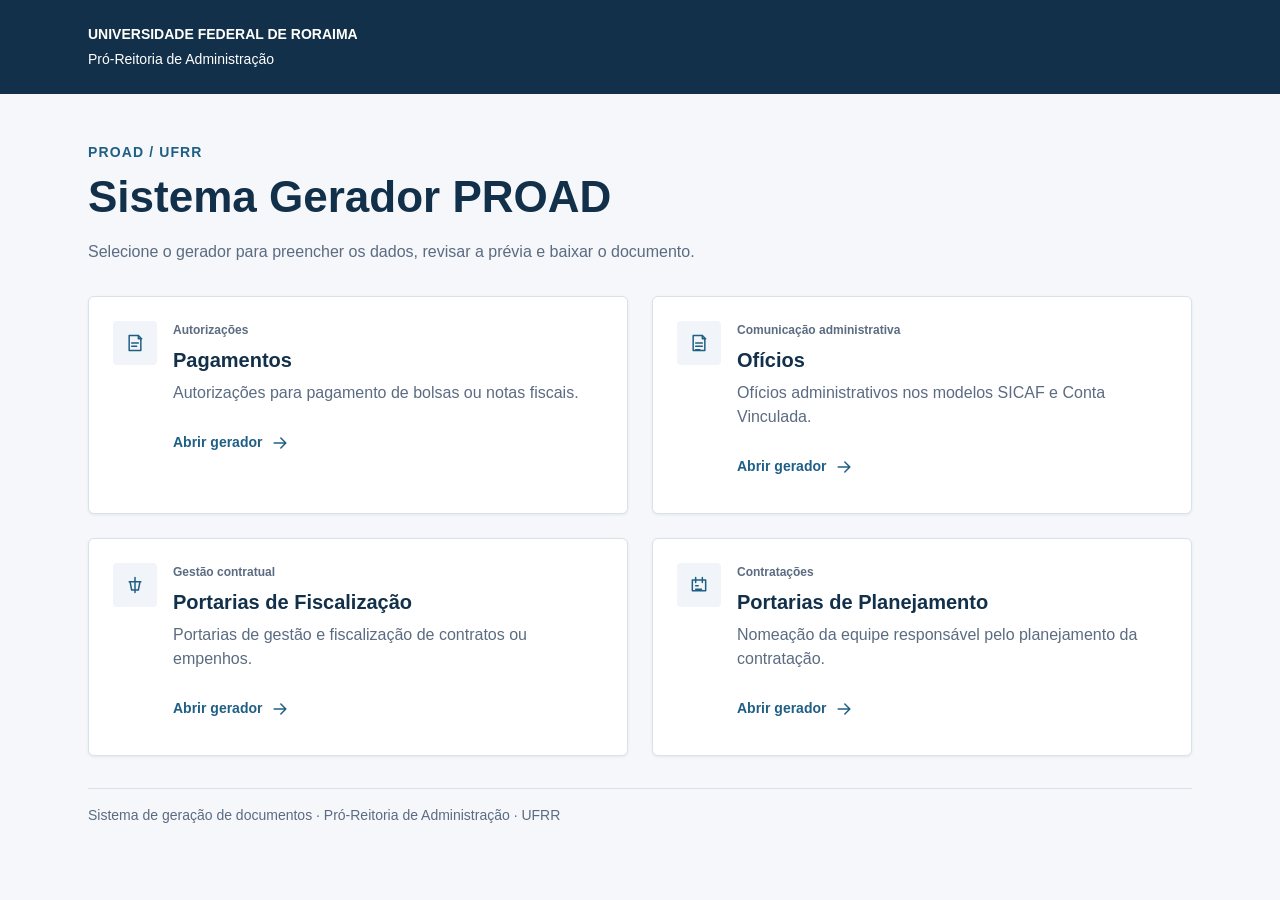
==== commit a76e70fc: "feat: aprimora acessibilidade da interface" ====
--- a/index.html
+++ b/index.html
@@ -8,6 +8,7 @@
     <link rel="stylesheet" href="styles.css" />
   </head>
   <body class="portal-page proad-ui">
+    <a class="proad-ui proad-skip-link" href="#conteudo-principal">Pular para o conteúdo principal</a>
     <header class="portal-header">
       <div class="portal-header__inner">
         <div class="portal-brand">
@@ -17,7 +18,7 @@
       </div>
     </header>
 
-    <main class="portal-main" id="conteudo-principal">
+    <main class="portal-main" id="conteudo-principal" tabindex="-1">
       <section class="portal-intro" aria-labelledby="portal-titulo">
         <p class="portal-eyebrow">PROAD / UFRR</p>
         <h1 id="portal-titulo" class="portal-heading">Sistema Gerador PROAD</h1>
--- a/styles.css
+++ b/styles.css
@@ -227,9 +227,9 @@
     --proad-surface: #ffffff;
     --proad-surface-muted: #f1f5f9;
     --proad-text: #1f2937;
-    --proad-text-muted: #64748b;
+    --proad-text-muted: #5b6b81;
     --proad-border: #d9e2e8;
-    --proad-control-border: #94a3b8;
+    --proad-control-border: #64748b;
     --proad-on-action: #ffffff;
     --proad-focus: #1f5f85;
     --proad-check-accent: #1f5f85;
@@ -562,6 +562,36 @@
 }
 
 /* Portal: isolated from generator interfaces and official documents. */
+.proad-ui.proad-skip-link {
+    position: fixed;
+    top: .5rem;
+    left: .5rem;
+    z-index: 100;
+    display: flex;
+    align-items: center;
+    min-height: 44px;
+    padding: .5rem 1rem;
+    background: #ffffff;
+    color: #12304a;
+    transform: translateY(-200%);
+}
+.proad-ui.proad-skip-link:focus {
+    transform: none;
+    outline: 2px solid #1f5f85;
+    outline-offset: 2px;
+}
+.proad-ui .proad-sr-only {
+    position: absolute;
+    width: 1px;
+    height: 1px;
+    padding: 0;
+    margin: -1px;
+    overflow: hidden;
+    clip-path: inset(50%);
+    white-space: nowrap;
+    border: 0;
+}
+
 .portal-page,
 .portal-page *,
 .portal-page *::before,
@@ -737,7 +767,9 @@
     margin-inline: auto;
     overflow: hidden;
 }
-.proad-generator #preview-viewport:focus-visible { outline: 2px solid #1f5f85; outline-offset: -2px; }
+.proad-generator #preview-viewport:focus-visible,
+.proad-generator #preview-viewport:focus-within { outline: 2px solid #ffffff; outline-offset: -2px; }
+.proad-generator #preview-viewport a:focus-visible { outline: 2px solid #1f5f85; outline-offset: 2px; }
 .proad-generator .proad-preview-section:fullscreen,
 .proad-generator .proad-preview-expanded {
     position: fixed;
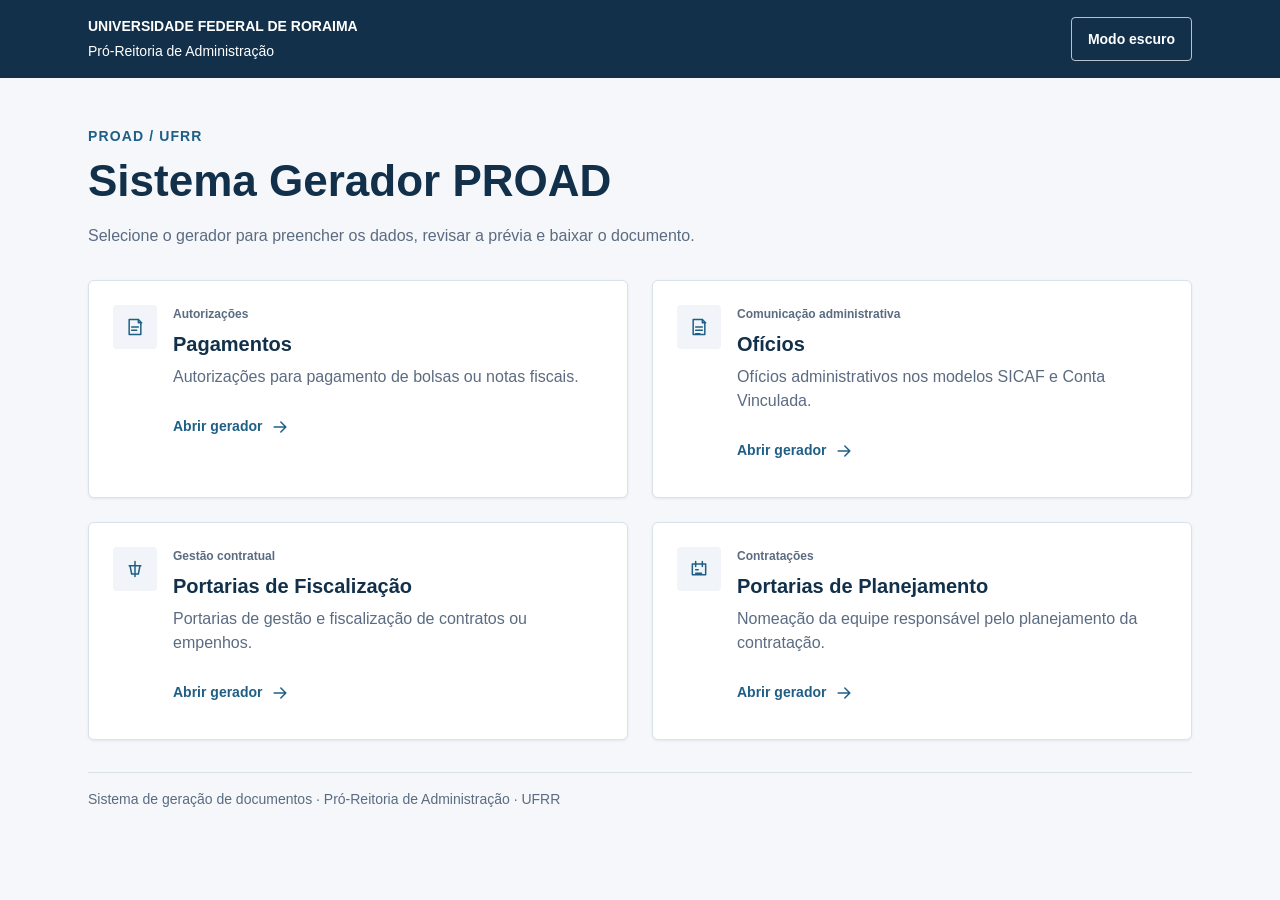
==== commit 56b516b3: "fix: padroniza tema e navegacao dos formularios" ====
--- a/index.html
+++ b/index.html
@@ -15,6 +15,7 @@
           <p class="portal-brand__institution">UNIVERSIDADE FEDERAL DE RORAIMA</p>
           <p class="portal-brand__unit">Pró-Reitoria de Administração</p>
         </div>
+        <button type="button" id="tema-toggle" class="proad-button proad-button--theme" onclick="alternarTemaGlobal()">Modo escuro</button>
       </div>
     </header>
 
@@ -65,5 +66,7 @@
       </nav>
       <footer class="portal-footer">Sistema de geração de documentos · Pró-Reitoria de Administração · UFRR</footer>
     </main>
+    <script src="assets/js/ui.js"></script>
+    <script>carregarTemaGlobal();</script>
   </body>
 </html>
--- a/styles.css
+++ b/styles.css
@@ -400,6 +400,11 @@
     color: var(--proad-on-action);
 }
 .proad-ui .proad-button--quiet { background: transparent; border-color: transparent; }
+.proad-ui .proad-button--theme {
+    background: transparent;
+    border-color: rgba(255, 255, 255, .7);
+    color: var(--proad-on-action);
+}
 .proad-ui .proad-button--icon {
     min-width: var(--proad-control-height);
     padding: var(--proad-space-2);
@@ -470,6 +475,10 @@
         background: var(--proad-error-hover);
         border-color: var(--proad-error-hover);
     }
+    .proad-ui .proad-button--theme:not(:disabled):not([aria-disabled="true"]):hover {
+        background: rgba(255, 255, 255, .12);
+        border-color: var(--proad-on-action);
+    }
     .proad-ui .proad-input:not(:disabled):not([readonly]):not([aria-invalid="true"]):hover,
     .proad-ui .proad-select:not(:disabled):not([aria-invalid="true"]):hover {
         border-color: var(--proad-accent);
@@ -605,7 +614,14 @@
     margin-inline: auto;
     padding-inline: var(--proad-gutter);
 }
-.portal-page .portal-header__inner { padding-block: var(--proad-space-6); }
+.portal-page .portal-header__inner {
+    display: flex;
+    align-items: center;
+    justify-content: space-between;
+    flex-wrap: wrap;
+    gap: var(--proad-space-4);
+    padding-block: var(--proad-space-4);
+}
 .portal-page .portal-brand { display: grid; gap: var(--proad-space-1); }
 .portal-page .portal-brand p { margin: 0; overflow-wrap: anywhere; }
 .portal-page .portal-brand__institution { font-size: var(--proad-text-small); font-weight: 700; }
@@ -685,6 +701,8 @@
     color: var(--proad-text-muted);
     font-size: var(--proad-text-small);
 }
+.portal-page.dark-mode .portal-heading,
+.portal-page.dark-mode .generator-card__title { color: var(--proad-text); }
 @media (hover: hover) {
     .portal-page .generator-card:hover { border-color: var(--proad-accent); background: var(--proad-surface-muted); }
 }
